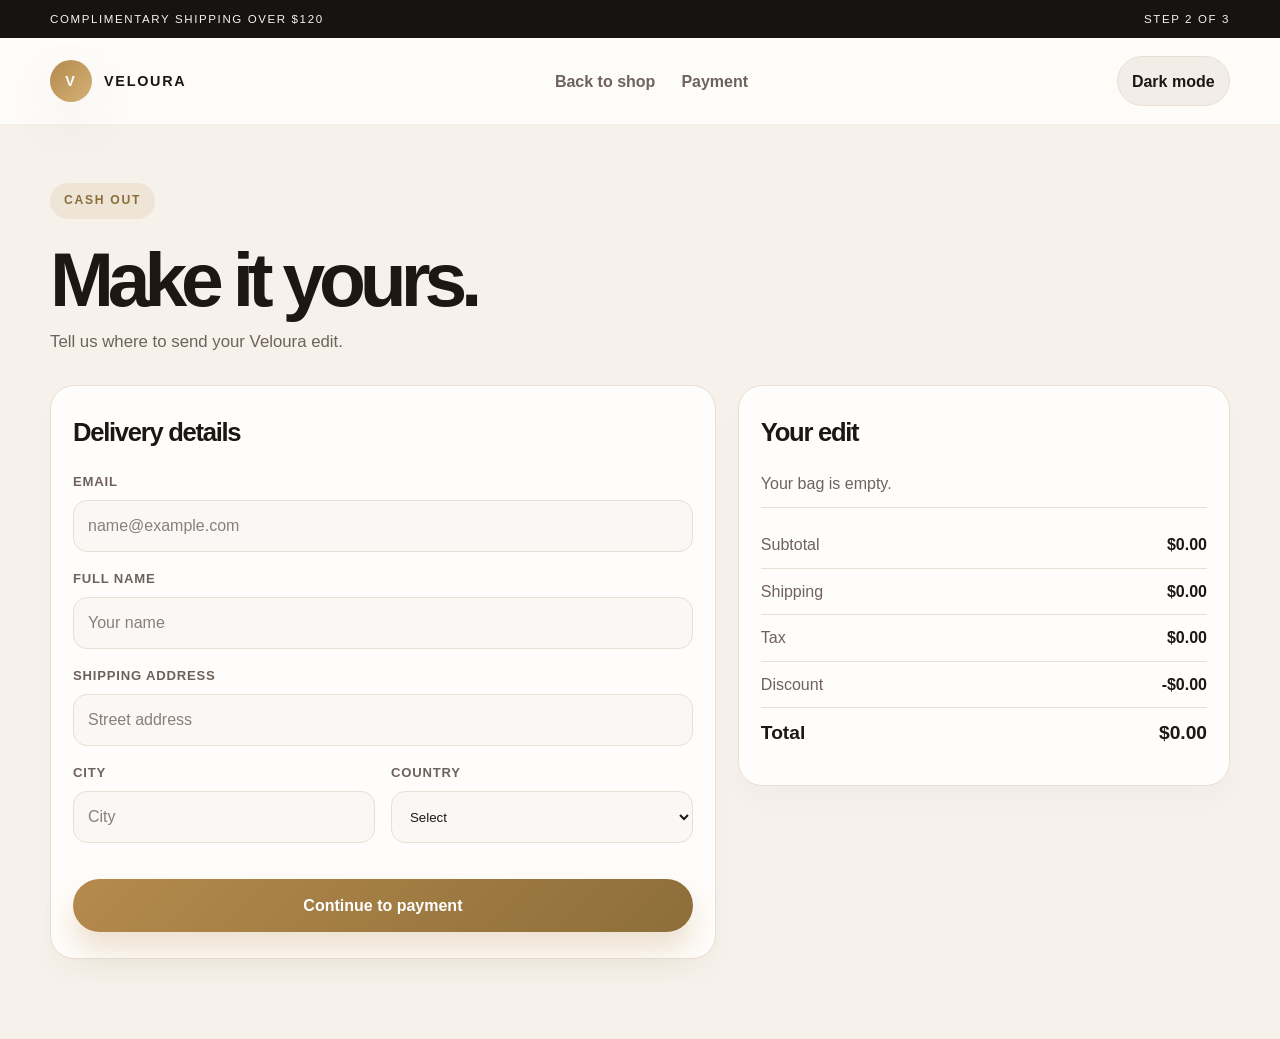
==== checkout.html @ c6dc7c64 "Initial website" ====
<!DOCTYPE html>
<html lang="en">
<head>
    <meta charset="UTF-8" />
    <meta name="viewport" content="width=device-width, initial-scale=1.0" />
    <title>Veloura | Cash out</title>
    <link rel="stylesheet" href="styles.css" />
</head>
<body>
    <div class="topbar"><div class="container topbar-inner"><span>Complimentary shipping over $120</span><span>Step 2 of 3</span></div></div>
    <header><div class="container nav">
        <a class="brand" href="index.html" aria-label="Veloura home"><div class="brand-mark">V</div><span>Veloura</span></a>
        <nav class="nav-links" aria-label="Checkout navigation"><a href="index.html">Back to shop</a><a href="payment.html">Payment</a></nav>
        <button class="theme-toggle" id="themeToggle" aria-label="Toggle color theme">Dark mode</button>
    </div></header>

    <main class="page-shell">
        <div class="container">
            <div class="page-intro"><div class="eyebrow">Cash out</div><h1>Make it yours.</h1><p>Tell us where to send your Veloura edit.</p></div>
            <div class="checkout-wrap">
                <div class="checkout-card">
                    <h3>Delivery details</h3>
                    <form class="checkout-form" id="detailsForm">
                        <div class="field full"><label for="email">Email</label><input id="email" type="email" placeholder="name@example.com" required /></div>
                        <div class="field full"><label for="name">Full name</label><input id="name" type="text" placeholder="Your name" required /></div>
                        <div class="field full"><label for="address">Shipping address</label><input id="address" type="text" placeholder="Street address" required /></div>
                        <div class="field"><label for="city">City</label><input id="city" type="text" placeholder="City" required /></div>
                        <div class="field"><label for="country">Country</label><select id="country" required><option value="">Select</option><option>United States</option><option>United Kingdom</option><option>Canada</option><option>Australia</option></select></div>
                        <div class="field full checkout-actions"><button type="submit" class="primary-btn">Continue to payment</button></div>
                    </form>
                </div>
                <aside class="order-summary"><h3>Your edit</h3><ul class="summary-list" id="checkoutItems"></ul><ul class="summary-list summary-totals"><li><span>Subtotal</span><strong id="summarySubtotal">$0</strong></li><li><span>Shipping</span><strong id="summaryShipping">$0</strong></li><li><span>Tax</span><strong id="summaryTax">$0</strong></li><li><span>Discount</span><strong id="summaryDiscount">-$0</strong></li></ul><div class="summary-row total"><span>Total</span><span id="summaryTotal">$0</span></div></aside>
            </div>
        </div>
    </main>
    <script src="script.js"></script>
</body>
</html>
---- styles.css ----
:root {
    --bg: #f6f1ea;
    --panel: #fffdfb;
    --panel-soft: #f3ede8;
    --text: #1d1713;
    --muted: #6d625d;
    --primary: #b58a4d;
    --primary-dark: #8d6e39;
    --accent: #e5d4ae;
    --success: #2a6a4a;
    --border: #e8dfd7;
    --button-text: #ffffff;
    --shadow: 0 20px 60px rgba(29, 23, 19, 0.08);
    --header-bg: rgba(255, 253, 251, 0.9);
    --input-bg: #faf7f4;
    --drawer-bg: #fdfaf7;
    --drawer-footer-bg: rgba(255,255,255,0.7);
}

body.dark-mode {
    --bg: #100f0f;
    --panel: #171513;
    --panel-soft: #201d1b;
    --text: #f7f0ea;
    --muted: #c0b2a8;
    --primary: #d4b07a;
    --primary-dark: #b88d4a;
    --accent: #f3d7a6;
    --success: #8bd0a7;
    --border: rgba(255,255,255,0.08);
    --button-text: #171513;
    --shadow: 0 20px 60px rgba(0, 0, 0, 0.35);
    --header-bg: rgba(23, 21, 19, 0.92);
    --input-bg: #201d1b;
    --drawer-bg: #171513;
    --drawer-footer-bg: rgba(32, 29, 27, 0.92);
    color-scheme: dark;
}

* { box-sizing: border-box; }
html { scroll-behavior: smooth; }
body {
    margin: 0;
    font-family: "Segoe UI", Arial, sans-serif;
    background: var(--bg);
    color: var(--text);
    line-height: 1.6;
}
img { display: block; max-width: 100%; }
a { color: inherit; text-decoration: none; }
button, input { font: inherit; }

.container {
    width: min(1180px, calc(100% - 32px));
    margin: 0 auto;
}

.topbar {
    background: #171312;
    color: #f7f2ee;
    font-size: 0.72rem;
    letter-spacing: 0.14em;
    text-transform: uppercase;
}

.topbar-inner {
    display: flex;
    justify-content: space-between;
    align-items: center;
    padding: 10px 0;
    gap: 18px;
}

header {
    position: sticky;
    top: 0;
    z-index: 40;
    background: var(--header-bg);
    backdrop-filter: blur(12px);
    border-bottom: 1px solid rgba(29, 23, 19, 0.06);
}

.nav {
    display: flex;
    align-items: center;
    justify-content: space-between;
    padding: 18px 0;
    gap: 18px;
}

.brand {
    display: flex;
    align-items: center;
    gap: 12px;
    font-weight: 700;
    letter-spacing: 0.12em;
    text-transform: uppercase;
    font-size: 0.9rem;
}

.brand-mark {
    width: 42px;
    height: 42px;
    display: grid;
    place-items: center;
    border-radius: 50%;
    background: linear-gradient(135deg, var(--primary), #d4b176);
    color: white;
    box-shadow: var(--shadow);
    font-weight: 700;
}

.nav-links {
    display: flex;
    align-items: center;
    gap: 26px;
    color: var(--muted);
    font-weight: 600;
}

.nav-links a:hover { color: var(--text); }

.nav-actions {
    display: flex;
    align-items: center;
    gap: 12px;
}

.icon-btn {
    position: relative;
    width: 42px;
    height: 42px;
    background: var(--panel-soft);
    border: 1px solid var(--border);
    border-radius: 50%;
    color: var(--text);
    cursor: pointer;
}

.theme-toggle {
    min-width: 88px;
    padding: 0.7rem 0.9rem;
    border-radius: 999px;
    background: var(--panel-soft);
    border: 1px solid var(--border);
    color: var(--text);
    font-weight: 700;
    cursor: pointer;
}

.cart-count {
    position: absolute;
    top: -6px;
    right: -2px;
    min-width: 20px;
    height: 20px;
    border-radius: 50%;
    padding: 0 5px;
    display: grid;
    place-items: center;
    background: var(--primary);
    color: white;
    font-size: 0.68rem;
    font-weight: 700;
}

.login-btn,
.primary-btn,
.secondary-btn,
.cta-btn,
.shop-btn {
    display: inline-flex;
    align-items: center;
    justify-content: center;
    border-radius: 999px;
    padding: 0.85rem 1.4rem;
    font-weight: 700;
    border: none;
    cursor: pointer;
    transition: transform 0.2s ease, box-shadow 0.2s ease;
}

.login-btn {
    background: transparent;
    border: 1px solid var(--border);
    color: var(--text);
}

.primary-btn,
.shop-btn,
.cta-btn {
    background: linear-gradient(135deg, var(--primary), var(--primary-dark));
    color: #fff;
    box-shadow: 0 18px 30px rgba(181, 138, 77, 0.25);
}

.secondary-btn {
    background: var(--panel);
    border: 1px solid var(--border);
    color: var(--text);
}

.shop-btn:hover, .primary-btn:hover, .secondary-btn:hover, .login-btn:hover, .cta-btn:hover, .icon-btn:hover {
    transform: translateY(-1px);
}

.hero {
    padding: 52px 0 28px;
}

.hero-wrap {
    background: linear-gradient(135deg, rgba(181,138,77,0.08), rgba(255,255,255,0.9) 42%, rgba(29,23,19,0.03));
    border: 1px solid rgba(29,23,19,0.05);
    border-radius: 32px;
    box-shadow: var(--shadow);
    overflow: hidden;
    display: grid;
    grid-template-columns: 1.08fr 0.92fr;
    align-items: center;
}

.hero-copy {
    padding: 62px 58px 48px;
}

.eyebrow {
    display: inline-flex;
    padding: 8px 14px;
    border-radius: 999px;
    background: rgba(181, 138, 77, 0.12);
    color: var(--primary-dark);
    font-size: 0.76rem;
    letter-spacing: 0.14em;
    text-transform: uppercase;
    font-weight: 700;
    margin-bottom: 24px;
}

h1 {
    margin: 0 0 18px;
    font-size: clamp(2.8rem, 5vw, 5.3rem);
    line-height: 0.96;
    letter-spacing: -0.08em;
}

.hero-copy p {
    max-width: 550px;
    color: var(--muted);
    margin: 0 0 28px;
    font-size: 1.08rem;
}

.cta-row {
    display: flex;
    align-items: center;
    gap: 14px;
    flex-wrap: wrap;
    margin-bottom: 30px;
}

.mini-stats {
    display: flex;
    gap: 26px;
    flex-wrap: wrap;
    color: var(--muted);
    font-size: 0.9rem;
}

.mini-stats strong {
    display: block;
    color: var(--text);
    font-size: 1.45rem;
    margin-bottom: 4px;
}

.hero-visual {
    position: relative;
    min-height: 560px;
    background: linear-gradient(135deg, rgba(181,138,77,0.1), rgba(24,16,15,0.03));
    padding: 26px;
    display: flex;
    align-items: center;
    justify-content: center;
}

.showcase-wrap {
    position: relative;
    width: min(100%, 430px);
    aspect-ratio: 1 / 1.1;
}

.floating-pill {
    position: absolute;
    background: var(--panel);
    border: 1px solid rgba(29,23,19,0.05);
    color: var(--text);
    border-radius: 18px;
    padding: 12px 16px;
    font-weight: 700;
    box-shadow: var(--shadow);
}

.pill-one { left: 8px; top: 36px; }
.pill-two { right: 6px; top: 90px; }

.showcase-main {
    position: absolute;
    left: 50%;
    top: 8%;
    transform: translateX(-50%);
    width: 76%;
    height: 84%;
    border-radius: 28px;
    overflow: hidden;
    box-shadow: var(--shadow);
}

.showcase-main img {
    width: 100%;
    height: 100%;
    object-fit: cover;
}

.showcase-side {
    position: absolute;
    right: 24px;
    bottom: 18px;
    width: 42%;
    padding: 12px;
    background: var(--panel);
    border-radius: 22px;
    box-shadow: var(--shadow);
}

.showcase-side img {
    width: 100%;
    height: 140px;
    border-radius: 18px;
    object-fit: cover;
}

.section {
    padding: 30px 0 12px;
}

.section-heading {
    display: flex;
    justify-content: space-between;
    align-items: end;
    gap: 18px;
    margin-bottom: 22px;
}

.section-heading h2 {
    margin: 0;
    font-size: clamp(2rem, 3vw, 2.8rem);
    letter-spacing: -0.06em;
}

.section-heading p {
    margin: 0;
    color: var(--muted);
}

.category-grid {
    display: grid;
    grid-template-columns: repeat(4, minmax(0, 1fr));
    gap: 18px;
}

.category-card {
    background: var(--panel);
    border: 1px solid var(--border);
    border-radius: 22px;
    padding: 24px 22px;
    box-shadow: 0 16px 30px rgba(29, 23, 19, 0.02);
}

.category-icon {
    width: 58px;
    height: 58px;
    border-radius: 18px;
    display: grid;
    place-items: center;
    font-size: 1.5rem;
    background: rgba(181, 138, 77, 0.12);
    color: var(--primary-dark);
    margin-bottom: 16px;
}

.category-card h3 {
    margin: 0 0 8px;
    font-size: 1.2rem;
}

.category-card p {
    margin: 0;
    color: var(--muted);
}

.filter-bar {
    display: flex;
    gap: 12px;
    flex-wrap: wrap;
    margin-bottom: 22px;
}

.filter-btn {
    background: transparent;
    color: var(--muted);
    border: 1px solid var(--border);
    border-radius: 999px;
    padding: 0.72rem 1rem;
    font-weight: 700;
    cursor: pointer;
}

.filter-btn.active {
    background: var(--text);
    color: var(--button-text);
    border-color: var(--text);
}

.product-grid {
    display: grid;
    grid-template-columns: repeat(4, minmax(0, 1fr));
    gap: 20px;
}

.product-card {
    background: var(--panel);
    border: 1px solid var(--border);
    border-radius: 28px;
    overflow: hidden;
    box-shadow: 0 14px 26px rgba(29, 23, 19, 0.03);
    transition: transform 0.2s ease, box-shadow 0.2s ease;
}

.product-card:hover {
    transform: translateY(-2px);
    box-shadow: 0 22px 34px rgba(29, 23, 19, 0.08);
}

.product-image {
    position: relative;
    height: 260px;
    overflow: hidden;
    background: #f0e9e5;
}

.product-image img {
    width: 100%;
    height: 100%;
    object-fit: cover;
}

.tag {
    position: absolute;
    top: 12px;
    left: 12px;
    background: var(--panel);
    border-radius: 999px;
    padding: 6px 10px;
    font-size: 0.7rem;
    letter-spacing: 0.04em;
    text-transform: uppercase;
    font-weight: 700;
}

.wishlist {
    position: absolute;
    top: 12px;
    right: 12px;
    width: 34px;
    height: 34px;
    display: grid;
    place-items: center;
    border: none;
    border-radius: 50%;
    background: var(--panel);
    color: var(--text);
    cursor: pointer;
}

.product-info {
    padding: 18px 18px 20px;
}

.product-meta {
    display: flex;
    align-items: center;
    justify-content: space-between;
    gap: 10px;
    color: var(--muted);
    font-size: 0.76rem;
    text-transform: uppercase;
    letter-spacing: 0.08em;
    margin-bottom: 8px;
}

.rating { color: #c78d2d; font-weight: 700; }

.product-title {
    margin: 0 0 12px;
    font-size: 1.2rem;
}

.price-row {
    display: flex;
    align-items: center;
    justify-content: space-between;
    gap: 8px;
}

.price {
    display: flex;
    align-items: baseline;
    gap: 8px;
}

.price strong {
    font-size: 1.45rem;
    letter-spacing: -0.04em;
}

.price span {
    color: var(--muted);
    text-decoration: line-through;
    font-size: 0.92rem;
}

.add-to-cart {
    background: var(--primary);
    color: var(--button-text);
    border: none;
    border-radius: 10px;
    padding: 0.7rem 0.9rem;
    font-weight: 700;
    cursor: pointer;
}

.feature-grid {
    display: grid;
    grid-template-columns: repeat(3, minmax(0, 1fr));
    gap: 18px;
}

.feature-card {
    background: var(--panel);
    border: 1px solid var(--border);
    border-radius: 24px;
    padding: 26px 22px;
}

.feature-icon {
    width: 52px;
    height: 52px;
    display: grid;
    place-items: center;
    border-radius: 16px;
    background: rgba(42,106,74,0.1);
    color: var(--success);
    font-size: 1.4rem;
    margin-bottom: 14px;
}

.feature-card h3 {
    margin: 0 0 8px;
    font-size: 1.2rem;
}

.feature-card p {
    margin: 0;
    color: var(--muted);
}

.promo {
    padding: 36px 0 20px;
}

.promo-card {
    background: linear-gradient(135deg, #1a1514, #2d2421);
    color: #fff;
    border-radius: 28px;
    padding: 36px 40px;
    display: flex;
    justify-content: space-between;
    align-items: center;
    gap: 16px;
}

.promo-card h3 {
    margin: 0 0 6px;
    font-size: clamp(1.9rem, 3vw, 3rem);
    letter-spacing: -0.06em;
}

.promo-card p {
    margin: 0;
    color: rgba(255,255,255,0.75);
}

.newsletter {
    padding: 18px 0 60px;
}

.newsletter-box {
    background: var(--panel);
    border: 1px solid var(--border);
    border-radius: 26px;
    padding: 28px 30px;
    display: flex;
    align-items: center;
    justify-content: space-between;
    gap: 20px;
}

.newsletter-box h3 {
    margin: 0 0 6px;
    font-size: 1.8rem;
    letter-spacing: -0.04em;
}

.newsletter-box p {
    margin: 0;
    color: var(--muted);
}

.newsletter-form {
    display: flex;
    align-items: center;
    gap: 10px;
    width: min(100%, 500px);
}

.newsletter-form input {
    flex: 1;
    height: 54px;
    border-radius: 999px;
    border: 1px solid var(--border);
    background: var(--panel-soft);
    padding: 0 18px;
    outline: none;
}

footer {
    background: #171312;
    color: rgba(255,255,255,0.78);
}

.footer-inner {
    display: flex;
    justify-content: space-between;
    gap: 30px;
    padding: 42px 0 30px;
}

.footer-brand {
    max-width: 290px;
}

.footer-links {
    display: flex;
    gap: 70px;
    flex-wrap: wrap;
}

.footer-links h4 {
    margin: 0 0 12px;
    color: #fff;
    font-size: 1rem;
}

.footer-links a {
    display: block;
    margin-bottom: 8px;
    color: rgba(255,255,255,0.72);
}

.footer-bottom {
    border-top: 1px solid rgba(255,255,255, 0.12);
    display: flex;
    justify-content: space-between;
    align-items: center;
    gap: 16px;
    padding: 16px 0 22px;
    font-size: 0.9rem;
    color: rgba(255,255,255,0.72);
}

.cart-overlay {
    position: fixed;
    inset: 0;
    background: rgba(17, 15, 14, 0.4);
    backdrop-filter: blur(4px);
    display: none;
    z-index: 80;
}

.cart-overlay.open {
    display: block;
}

.cart-panel {
    position: absolute;
    top: 0;
    right: 0;
    width: min(420px, 100%);
    height: 100%;
    background: var(--drawer-bg);
    border-left: 1px solid var(--border);
    box-shadow: -16px 0 40px rgba(29, 23, 19, 0.15);
    display: flex;
    flex-direction: column;
}

.cart-header,
.cart-footer,
.cart-item {
    padding: 20px 22px;
}

.cart-header {
    display: flex;
    justify-content: space-between;
    align-items: center;
    border-bottom: 1px solid var(--border);
}

.cart-header h3 {
    margin: 0;
    font-size: 1.5rem;
    letter-spacing: -0.05em;
}

.close-cart {
    background: transparent;
    border: 1px solid var(--border);
    width: 32px;
    height: 32px;
    border-radius: 50%;
    font-size: 1.2rem;
    cursor: pointer;
}

.cart-items {
    flex: 1;
    overflow-y: auto;
    padding: 0 0 18px;
}

.cart-item {
    display: grid;
    grid-template-columns: 88px 1fr auto;
    gap: 12px;
    align-items: center;
    border-bottom: 1px solid var(--border);
}

.cart-item img {
    width: 88px;
    height: 92px;
    object-fit: cover;
    border-radius: 16px;
}

.cart-item h4 {
    margin: 0 0 6px;
    font-size: 1rem;
}

.cart-item p {
    margin: 0;
    color: var(--muted);
    font-size: 0.9rem;
}

.cart-item-price {
    display: flex;
    flex-direction: column;
    align-items: end;
    gap: 8px;
    font-weight: 700;
}

.remove-item {
    background: transparent;
    border: none;
    color: var(--muted);
    cursor: pointer;
}

.cart-footer {
    border-top: 1px solid var(--border);
    background: var(--drawer-footer-bg);
}

.summary-row {
    display: flex;
    justify-content: space-between;
    margin: 10px 0;
    color: var(--muted);
}

.summary-row.total {
    color: var(--text);
    font-weight: 800;
    font-size: 1.2rem;
}

.checkout-box {
    padding: 36px 0 40px;
}

.checkout-wrap {
    display: grid;
    grid-template-columns: 1.15fr 0.85fr;
    gap: 22px;
    align-items: start;
}

.checkout-card,
.order-summary {
    background: var(--panel);
    border: 1px solid var(--border);
    border-radius: 24px;
    padding: 26px 22px;
    box-shadow: 0 18px 30px rgba(29, 23, 19, 0.02);
}

.checkout-card h3,
.order-summary h3 {
    margin: 0 0 18px;
    font-size: 1.6rem;
    letter-spacing: -0.05em;
}

.checkout-form {
    display: grid;
    grid-template-columns: repeat(2, minmax(0, 1fr));
    gap: 16px;
}

.field {
    display: flex;
    flex-direction: column;
    gap: 8px;
}

.field.full {
    grid-column: 1 / -1;
}

.field label {
    color: var(--muted);
    font-size: 0.82rem;
    font-weight: 700;
    letter-spacing: 0.06em;
    text-transform: uppercase;
}

.field input,
.field select {
    height: 52px;
    border: 1px solid var(--border);
    border-radius: 14px;
    padding: 0 14px;
    background: var(--input-bg);
    color: var(--text);
    outline: none;
}

.field input::placeholder,
.newsletter-form input::placeholder {
    color: var(--muted);
    opacity: 0.8;
}

.summary-list {
    list-style: none;
    padding: 0;
    margin: 0;
    display: grid;
    gap: 10px;
}

.summary-list li {
    display: flex;
    justify-content: space-between;
    align-items: center;
    color: var(--muted);
    padding-bottom: 10px;
    border-bottom: 1px solid var(--border);
}

.summary-list strong {
    color: var(--text);
}

.checkout-actions {
    margin-top: 20px;
    display: flex;
    justify-content: flex-end;
}

.page-shell {
    min-height: calc(100vh - 150px);
    padding: 58px 0 80px;
}

.page-intro {
    margin-bottom: 30px;
}

.page-intro h1 {
    font-size: clamp(2.7rem, 6vw, 5rem);
    margin-bottom: 12px;
}

.page-intro p {
    color: var(--muted);
    font-size: 1.05rem;
    margin: 0;
}

.summary-totals {
    margin-top: 24px;
}

.payment-success {
    display: none;
    flex-direction: column;
    gap: 10px;
    padding: 20px;
    margin-top: 20px;
    border: 1px solid rgba(42,106,74,0.25);
    border-radius: 16px;
    background: rgba(42,106,74,0.08);
    color: var(--success);
}

.payment-success.visible { display: flex; }
.payment-success .secondary-btn { align-self: flex-start; margin-top: 8px; }

@media (max-width: 980px) {
    .hero-wrap,
    .checkout-wrap,
    .newsletter-box,
    .promo-card,
    .footer-inner,
    .footer-bottom {
        grid-template-columns: 1fr;
        flex-direction: column;
        align-items: flex-start;
    }

    .category-grid,
    .product-grid,
    .feature-grid {
        grid-template-columns: repeat(2, minmax(0, 1fr));
    }
}

@media (max-width: 700px) {
    .nav-links { display: none; }
    .page-shell { padding-top: 36px; }
    .hero-copy { padding: 32px 22px 28px; }
    .category-grid,
    .product-grid,
    .feature-grid,
    .checkout-form {
        grid-template-columns: 1fr;
    }
    .section-heading {
        flex-direction: column;
        align-items: flex-start;
    }
    .newsletter-form {
        width: 100%;
        flex-direction: column;
        align-items: stretch;
    }
    .newsletter-form input,
    .newsletter-form button {
        width: 100%;
    }
}
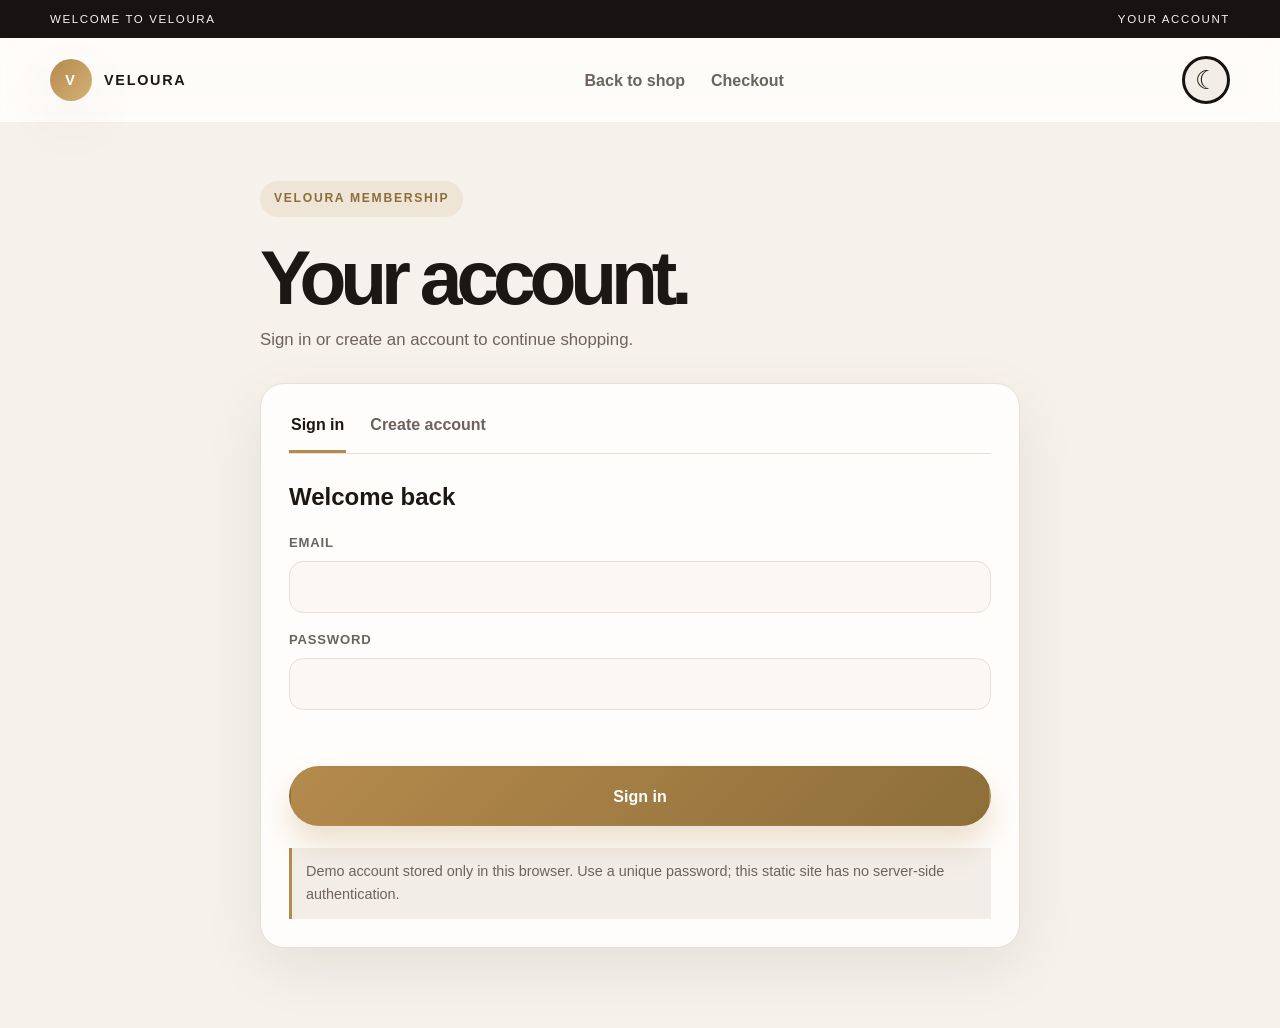
==== commit a302fdd5: "veloura v3 upgrades" ====
--- a/checkout.html
+++ b/checkout.html
@@ -10,8 +10,9 @@
     <div class="topbar"><div class="container topbar-inner"><span>Complimentary shipping over $120</span><span>Step 2 of 3</span></div></div>
     <header><div class="container nav">
         <a class="brand" href="index.html" aria-label="Veloura home"><div class="brand-mark">V</div><span>Veloura</span></a>
-        <nav class="nav-links" aria-label="Checkout navigation"><a href="index.html">Back to shop</a><a href="payment.html">Payment</a></nav>
-        <button class="theme-toggle" id="themeToggle" aria-label="Toggle color theme">Dark mode</button>
+        <nav class="nav-links" id="mainNavigation" aria-label="Checkout navigation"><a href="index.html">Back to shop</a><a href="payment.html">Payment</a><a href="account.html">Account</a></nav>
+        <button class="menu-toggle" type="button" aria-label="Open navigation menu" aria-expanded="false" aria-controls="mainNavigation"><span></span><span></span><span></span></button>
+        <button class="theme-toggle" id="themeToggle" aria-label="Switch to dark mode" title="Switch theme">☾</button>
     </div></header>
 
     <main class="page-shell">
--- a/styles.css
+++ b/styles.css
@@ -9,6 +9,7 @@
     --accent: #e5d4ae;
     --success: #2a6a4a;
     --border: #e8dfd7;
+    --icon-outline: #171312;
     --button-text: #ffffff;
     --shadow: 0 20px 60px rgba(29, 23, 19, 0.08);
     --header-bg: rgba(255, 253, 251, 0.9);
@@ -28,6 +29,7 @@
     --accent: #f3d7a6;
     --success: #8bd0a7;
     --border: rgba(255,255,255,0.08);
+    --icon-outline: #080706;
     --button-text: #171513;
     --shadow: 0 20px 60px rgba(0, 0, 0, 0.35);
     --header-bg: rgba(23, 21, 19, 0.92);
@@ -45,6 +47,7 @@
     background: var(--bg);
     color: var(--text);
     line-height: 1.6;
+    transition: background-color 0.75s ease, color 0.75s ease;
 }
 img { display: block; max-width: 100%; }
 a { color: inherit; text-decoration: none; }
@@ -78,9 +81,11 @@
     background: var(--header-bg);
     backdrop-filter: blur(12px);
     border-bottom: 1px solid rgba(29, 23, 19, 0.06);
+    transition: background-color 0.75s ease, border-color 0.75s ease;
 }
 
 .nav {
+    position: relative;
     display: flex;
     align-items: center;
     justify-content: space-between;
@@ -120,32 +125,141 @@
 
 .nav-links a:hover { color: var(--text); }
 
+.menu-toggle {
+    display: none;
+    width: 46px;
+    height: 46px;
+    padding: 0;
+    place-items: center;
+    align-content: center;
+    gap: 5px;
+    border: 3px solid var(--icon-outline);
+    border-radius: 50%;
+    background: var(--panel-soft);
+    color: var(--text);
+    cursor: pointer;
+}
+
+.menu-toggle span {
+    width: 18px;
+    height: 2px;
+    border-radius: 2px;
+    background: currentColor;
+    transition: transform 0.2s ease, opacity 0.2s ease;
+}
+
+.menu-toggle[aria-expanded="true"] span:first-child {
+    transform: translateY(7px) rotate(45deg);
+}
+
+.menu-toggle[aria-expanded="true"] span:nth-child(2) { opacity: 0; }
+
+.menu-toggle[aria-expanded="true"] span:last-child {
+    transform: translateY(-7px) rotate(-45deg);
+}
+
 .nav-actions {
     display: flex;
     align-items: center;
     gap: 12px;
+}
+
+.search-panel {
+    display: grid;
+    grid-template-rows: 0fr;
+    overflow: hidden;
+    background: var(--header-bg);
+    border-top: 1px solid transparent;
+    transition: grid-template-rows 0.25s ease, background-color 0.75s ease, border-color 0.25s ease;
+}
+
+.search-panel.open {
+    grid-template-rows: 1fr;
+    border-top-color: var(--border);
+}
+
+.search-panel-inner {
+    min-height: 0;
+    display: flex;
+    align-items: center;
+    gap: 12px;
+    padding: 0;
+}
+
+.search-panel.open .search-panel-inner {
+    padding: 14px 0;
+}
+
+.search-field {
+    flex: 1;
+    display: flex;
+    align-items: center;
+    gap: 10px;
+    color: var(--muted);
+    background: var(--panel-soft);
+    border: 1px solid var(--border);
+    border-radius: 14px;
+    padding: 0 14px;
+}
+
+.search-field input {
+    width: 100%;
+    height: 46px;
+    border: 0;
+    outline: 0;
+    background: transparent;
+    color: var(--text);
+}
+
+.search-field input::placeholder { color: var(--muted); }
+
+.search-clear {
+    border: 2px solid var(--border);
+    border-radius: 10px;
+    padding: 0.8rem 1rem;
+    background: var(--panel);
+    color: var(--text);
+    cursor: pointer;
+}
+
+.search-status {
+    min-width: 74px;
+    color: var(--muted);
+    font-size: 0.85rem;
+    text-align: right;
 }
 
 .icon-btn {
     position: relative;
-    width: 42px;
-    height: 42px;
+    width: 48px;
+    height: 48px;
+    padding: 0;
+    display: grid;
+    place-items: center;
     background: var(--panel-soft);
-    border: 1px solid var(--border);
+    border: 3px solid var(--icon-outline);
     border-radius: 50%;
     color: var(--text);
+    font-size: 1.55rem;
+    line-height: 1;
     cursor: pointer;
+    transition: background-color 0.75s ease, color 0.75s ease, border-color 0.75s ease;
 }
 
 .theme-toggle {
-    min-width: 88px;
-    padding: 0.7rem 0.9rem;
-    border-radius: 999px;
+    width: 48px;
+    height: 48px;
+    padding: 0;
+    display: grid;
+    place-items: center;
+    border-radius: 50%;
     background: var(--panel-soft);
-    border: 1px solid var(--border);
-    color: var(--text);
-    font-weight: 700;
+    border: 3px solid var(--icon-outline);
+    color: var(--text);
+    font-size: 1.6rem;
+    line-height: 1;
     cursor: pointer;
+    transition: background-color 0.75s ease, color 0.75s ease, border-color 0.75s ease, transform 0.2s ease;
 }
 
 .cart-count {
@@ -173,17 +287,19 @@
     align-items: center;
     justify-content: center;
     border-radius: 999px;
-    padding: 0.85rem 1.4rem;
-    font-weight: 700;
-    border: none;
+    min-height: 50px;
+    padding: 0.95rem 1.6rem;
+    font-weight: 700;
+    border: 2px solid transparent;
     cursor: pointer;
     transition: transform 0.2s ease, box-shadow 0.2s ease;
 }
 
 .login-btn {
     background: transparent;
-    border: 1px solid var(--border);
-    color: var(--text);
+    border: 2px solid var(--border);
+    color: var(--text);
+    transition: background-color 0.75s ease, color 0.75s ease, border-color 0.75s ease, transform 0.2s ease;
 }
 
 .primary-btn,
@@ -196,8 +312,9 @@
 
 .secondary-btn {
     background: var(--panel);
-    border: 1px solid var(--border);
-    color: var(--text);
+    border: 2px solid var(--border);
+    color: var(--text);
+    transition: background-color 0.75s ease, color 0.75s ease, border-color 0.75s ease, transform 0.2s ease;
 }
 
 .shop-btn:hover, .primary-btn:hover, .secondary-btn:hover, .login-btn:hover, .cta-btn:hover, .icon-btn:hover {
@@ -279,6 +396,7 @@
     background: linear-gradient(135deg, rgba(181,138,77,0.1), rgba(24,16,15,0.03));
     padding: 26px;
     display: flex;
+    flex-direction: column;
     align-items: center;
     justify-content: center;
 }
@@ -290,18 +408,22 @@
 }
 
 .floating-pill {
-    position: absolute;
     background: var(--panel);
     border: 1px solid rgba(29,23,19,0.05);
     color: var(--text);
-    border-radius: 18px;
-    padding: 12px 16px;
+    border-radius: 12px;
+    padding: 9px 13px;
     font-weight: 700;
     box-shadow: var(--shadow);
 }
 
-.pill-one { left: 8px; top: 36px; }
-.pill-two { right: 6px; top: 90px; }
+.showcase-notes {
+    width: min(100%, 430px);
+    display: flex;
+    justify-content: space-between;
+    gap: 12px;
+    margin-top: 14px;
+}
 
 .showcase-main {
     position: absolute;
@@ -408,9 +530,9 @@
 .filter-btn {
     background: transparent;
     color: var(--muted);
-    border: 1px solid var(--border);
+    border: 2px solid var(--border);
     border-radius: 999px;
-    padding: 0.72rem 1rem;
+    padding: 0.85rem 1.15rem;
     font-weight: 700;
     cursor: pointer;
 }
@@ -433,13 +555,15 @@
     border-radius: 28px;
     overflow: hidden;
     box-shadow: 0 14px 26px rgba(29, 23, 19, 0.03);
-    transition: transform 0.2s ease, box-shadow 0.2s ease;
+    transition: background-color 0.75s ease, color 0.75s ease, border-color 0.75s ease, transform 0.2s ease, box-shadow 0.2s ease;
 }
 
 .product-card:hover {
     transform: translateY(-2px);
     box-shadow: 0 22px 34px rgba(29, 23, 19, 0.08);
 }
+
+.catalog-section[hidden] { display: none; }
 
 .product-image {
     position: relative;
@@ -475,11 +599,12 @@
     height: 34px;
     display: grid;
     place-items: center;
-    border: none;
+    border: 2px solid var(--border);
     border-radius: 50%;
     background: var(--panel);
     color: var(--text);
     cursor: pointer;
+    transition: background-color 0.75s ease, color 0.75s ease;
 }
 
 .product-info {
@@ -532,9 +657,10 @@
 .add-to-cart {
     background: var(--primary);
     color: var(--button-text);
-    border: none;
+    border: 2px solid var(--primary-dark);
     border-radius: 10px;
-    padding: 0.7rem 0.9rem;
+    min-height: 46px;
+    padding: 0.8rem 1.1rem;
     font-weight: 700;
     cursor: pointer;
 }
@@ -550,6 +676,7 @@
     border: 1px solid var(--border);
     border-radius: 24px;
     padding: 26px 22px;
+    transition: background-color 0.75s ease, color 0.75s ease, border-color 0.75s ease;
 }
 
 .feature-icon {
@@ -613,6 +740,7 @@
     align-items: center;
     justify-content: space-between;
     gap: 20px;
+    transition: background-color 0.75s ease, color 0.75s ease, border-color 0.75s ease;
 }
 
 .newsletter-box h3 {
@@ -699,6 +827,7 @@
 
 .cart-overlay.open {
     display: block;
+    animation: cart-backdrop-in 0.24s ease-out both;
 }
 
 .cart-panel {
@@ -712,6 +841,28 @@
     box-shadow: -16px 0 40px rgba(29, 23, 19, 0.15);
     display: flex;
     flex-direction: column;
+    transition: background-color 0.75s ease, color 0.75s ease, border-color 0.75s ease;
+}
+
+.cart-overlay.open .cart-panel {
+    animation: cart-slide-in 0.34s cubic-bezier(0.22, 1, 0.36, 1) both;
+}
+
+@keyframes cart-backdrop-in {
+    from { opacity: 0; }
+    to { opacity: 1; }
+}
+
+@keyframes cart-slide-in {
+    from { transform: translateX(100%); }
+    to { transform: translateX(0); }
+}
+
+@media (prefers-reduced-motion: reduce) {
+    .cart-overlay.open,
+    .cart-overlay.open .cart-panel {
+        animation-duration: 0.01ms;
+    }
 }
 
 .cart-header,
@@ -735,7 +886,7 @@
 
 .close-cart {
     background: transparent;
-    border: 1px solid var(--border);
+    border: 2px solid var(--border);
     width: 32px;
     height: 32px;
     border-radius: 50%;
@@ -793,6 +944,7 @@
 .cart-footer {
     border-top: 1px solid var(--border);
     background: var(--drawer-footer-bg);
+    transition: background-color 0.75s ease, border-color 0.75s ease;
 }
 
 .summary-row {
@@ -868,6 +1020,7 @@
     background: var(--input-bg);
     color: var(--text);
     outline: none;
+    transition: background-color 0.75s ease, color 0.75s ease, border-color 0.75s ease;
 }
 
 .field input::placeholder,
@@ -922,6 +1075,180 @@
     font-size: 1.05rem;
     margin: 0;
 }
+
+.account-container { max-width: 760px; }
+
+.account-card {
+    background: var(--panel);
+    border: 1px solid var(--border);
+    border-radius: 24px;
+    padding: 28px;
+    box-shadow: var(--shadow);
+}
+
+.account-switch {
+    display: flex;
+    gap: 22px;
+    border-bottom: 1px solid var(--border);
+    margin-bottom: 24px;
+}
+
+.account-tab {
+    padding: 0 2px 12px;
+    border: 0;
+    border-bottom: 3px solid transparent;
+    background: transparent;
+    color: var(--muted);
+    font-weight: 700;
+    cursor: pointer;
+}
+
+.account-tab.active {
+    color: var(--text);
+    border-bottom-color: var(--primary);
+}
+
+.account-form {
+    display: grid;
+    gap: 16px;
+}
+
+.account-form[hidden],
+.account-session[hidden],
+#accountAccess[hidden] { display: none; }
+
+.account-form h2,
+.account-session h2 {
+    margin: 0;
+    font-size: 1.5rem;
+}
+
+.account-message {
+    min-height: 1.5em;
+    margin: 0;
+    color: #a13a2b;
+}
+
+.dark-mode .account-message { color: #ff9f91; }
+
+.account-actions {
+    display: flex;
+    align-items: center;
+    gap: 12px;
+    flex-wrap: wrap;
+    margin-top: 20px;
+}
+
+.account-session p { color: var(--muted); }
+
+.local-account-note,
+.demo-notice {
+    margin: 22px 0 0;
+    padding: 12px 14px;
+    border-left: 3px solid var(--primary);
+    background: var(--panel-soft);
+    color: var(--muted);
+    font-size: 0.9rem;
+}
+
+.demo-notice { margin: -4px 0 20px; }
+
+.support-page .page-intro { max-width: 760px; }
+
+.support-shortcuts {
+    display: flex;
+    flex-wrap: wrap;
+    gap: 10px 24px;
+    padding: 18px 0;
+    margin-bottom: 18px;
+    border-top: 1px solid var(--border);
+    border-bottom: 1px solid var(--border);
+    color: var(--muted);
+    font-weight: 700;
+}
+
+.support-shortcuts a:hover { color: var(--text); }
+
+.support-section {
+    display: grid;
+    grid-template-columns: minmax(220px, 0.8fr) minmax(0, 1.2fr);
+    gap: 36px;
+    padding: 42px 0;
+    border-bottom: 1px solid var(--border);
+    scroll-margin-top: 120px;
+}
+
+.support-section-heading {
+    display: flex;
+    align-items: flex-start;
+    gap: 18px;
+}
+
+.support-index {
+    color: var(--primary-dark);
+    font-size: 1.35rem;
+    font-weight: 700;
+}
+
+.support-section-heading .eyebrow {
+    margin: 0 0 8px;
+}
+
+.support-section-heading h2 {
+    margin: 0;
+    font-size: clamp(1.8rem, 3vw, 2.6rem);
+}
+
+.support-copy {
+    max-width: 680px;
+    color: var(--muted);
+}
+
+.support-copy p:first-child { margin-top: 0; }
+
+.support-copy ol {
+    padding-left: 22px;
+}
+
+.support-copy li { padding: 4px 0; }
+
+.support-facts {
+    list-style: none;
+    padding: 0;
+    margin: 24px 0;
+    border-top: 1px solid var(--border);
+}
+
+.support-facts li {
+    display: flex;
+    justify-content: space-between;
+    gap: 18px;
+    padding: 14px 0;
+    border-bottom: 1px solid var(--border);
+}
+
+.support-facts strong { color: var(--text); text-align: right; }
+
+.faq-list details {
+    border-top: 1px solid var(--border);
+}
+
+.faq-list details:last-child { border-bottom: 1px solid var(--border); }
+
+.faq-list summary {
+    padding: 18px 2px;
+    color: var(--text);
+    font-weight: 700;
+    cursor: pointer;
+}
+
+.faq-list details p {
+    max-width: 620px;
+    margin: -4px 0 18px;
+    color: var(--muted);
+}
+
+.support-back { padding-top: 30px; }
 
 .summary-totals {
     margin-top: 24px;
@@ -962,8 +1289,57 @@
 }
 
 @media (max-width: 700px) {
-    .nav-links { display: none; }
+    .nav {
+        flex-wrap: wrap;
+        justify-content: flex-start;
+        gap: 10px;
+    }
+    .brand { order: 1; }
+    .menu-toggle {
+        display: grid;
+        order: 2;
+        margin-left: auto;
+    }
+    .nav-links {
+        display: none;
+        order: 5;
+    }
+    .nav-links.mobile-open {
+        position: absolute;
+        top: 100%;
+        left: 0;
+        right: 0;
+        z-index: 60;
+        display: flex;
+        flex-direction: column;
+        align-items: stretch;
+        gap: 0;
+        padding: 8px 14px;
+        border: 1px solid var(--border);
+        border-radius: 14px;
+        background: var(--panel);
+        box-shadow: var(--shadow);
+    }
+    .nav-links.mobile-open a {
+        padding: 12px 8px;
+        border-bottom: 1px solid var(--border);
+    }
+    .nav-links.mobile-open a:last-child { border-bottom: 0; }
+    .nav-actions {
+        order: 3;
+        width: 100%;
+        justify-content: flex-end;
+        gap: 8px;
+    }
+    .nav-actions .login-btn { display: none; }
+    .nav > .theme-toggle { order: 3; }
     .page-shell { padding-top: 36px; }
+    .account-card { padding: 22px 18px; }
+    .support-section { grid-template-columns: 1fr; gap: 14px; padding: 30px 0; }
+    .support-facts li { align-items: flex-start; flex-direction: column; gap: 2px; }
+    .support-facts strong { text-align: left; }
+    .search-panel-inner { flex-wrap: wrap; }
+    .search-status { width: 100%; text-align: left; }
     .hero-copy { padding: 32px 22px 28px; }
     .category-grid,
     .product-grid,
